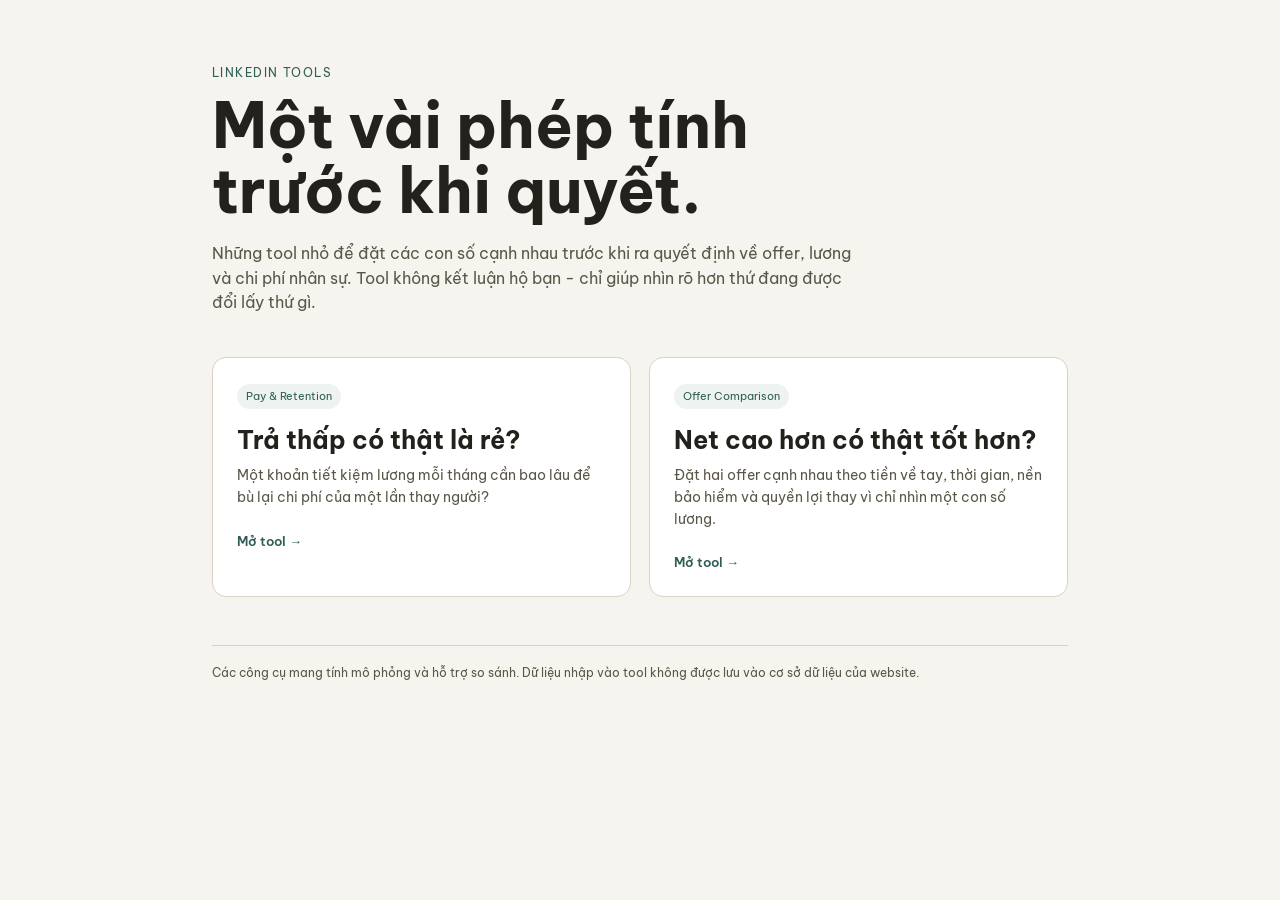
==== index.html @ 222d0a7b "Apply Be Vietnam Pro typography" ====
<!DOCTYPE html>
<html lang="vi">
<head>
  <meta charset="UTF-8">
  <meta name="viewport" content="width=device-width, initial-scale=1.0">
  <title>LinkedIn Tools</title>

    <link rel="preconnect" href="https://fonts.googleapis.com">
  <link rel="preconnect" href="https://fonts.gstatic.com" crossorigin>
  <link href="https://fonts.googleapis.com/css2?family=Be+Vietnam+Pro:wght@400;500;600;700&family=IBM+Plex+Mono:wght@400;500;600&display=swap" rel="stylesheet">

<style>
    :root{
      --paper:#F6F4EE;
      --paper-2:#EFEBE0;
      --ink:#23211C;
      --ink-soft:#5A5648;
      --moss:#2F5E54;
      --line:#D9D3C4;
      --serif:'Be Vietnam Pro','Segoe UI',Arial,sans-serif;
      --sans:'Be Vietnam Pro','Segoe UI',Arial,sans-serif;
      --mono:'IBM Plex Mono',Consolas,'Courier New',monospace;
    }

    *{box-sizing:border-box;}

    body{
      margin:0;
      background:var(--paper);
      color:var(--ink);
      font-family:var(--sans);
      line-height:1.55;
    }

    .wrap{
      max-width:900px;
      margin:0 auto;
      padding:64px 22px 80px;
    }

    .eyebrow{
      color:var(--moss);
      font-size:12px;
      letter-spacing:.12em;
      text-transform:uppercase;
      margin-bottom:10px;
    }

    h1{
      font-family:var(--serif);
      font-size:clamp(38px,7vw,62px);
      line-height:1.05;
      margin:0 0 18px;
      font-weight:700;
    }

    .intro{
      max-width:650px;
      color:var(--ink-soft);
      font-size:16px;
      margin-bottom:42px;
    }

    .grid{
      display:grid;
      grid-template-columns:repeat(2,minmax(0,1fr));
      gap:18px;
    }

    .card{
      display:block;
      text-decoration:none;
      color:inherit;
      background:#fff;
      border:1px solid var(--line);
      border-radius:14px;
      padding:24px;
      transition:.18s ease;
    }

    .card:hover{
      transform:translateY(-3px);
      border-color:var(--moss);
      box-shadow:0 10px 28px rgba(35,33,28,.07);
    }

    .tag{
      display:inline-block;
      color:var(--moss);
      background:rgba(47,94,84,.08);
      border-radius:999px;
      padding:4px 9px;
      font-size:11px;
      margin-bottom:16px;
    }

    .card h2{
      font-family:var(--serif);
      font-size:25px;
      line-height:1.2;
      margin:0 0 10px;
      font-weight:700;
    }

    .card p{
      margin:0;
      color:var(--ink-soft);
      font-size:14px;
    }

    .open{
      margin-top:22px;
      color:var(--moss);
      font-size:13px;
      font-weight:600;
    }

    footer{
      margin-top:48px;
      padding-top:18px;
      border-top:1px solid var(--line);
      color:var(--ink-soft);
      font-size:12px;
    }

    @media(max-width:650px){
      .wrap{padding-top:40px;}
      .grid{grid-template-columns:1fr;}
    }
  </style>
</head>

<body>
  <main class="wrap">

    <div class="eyebrow">LinkedIn Tools</div>

    <h1>Một vài phép tính<br>trước khi quyết.</h1>

    <p class="intro">
      Những tool nhỏ để đặt các con số cạnh nhau trước khi ra quyết định về
      offer, lương và chi phí nhân sự. Tool không kết luận hộ bạn - chỉ giúp
      nhìn rõ hơn thứ đang được đổi lấy thứ gì.
    </p>

    <section class="grid">

      <a class="card" href="tra-thap-co-that-la-re.html">
        <span class="tag">Pay & Retention</span>
        <h2>Trả thấp có thật là rẻ?</h2>
        <p>
          Một khoản tiết kiệm lương mỗi tháng cần bao lâu để bù lại
          chi phí của một lần thay người?
        </p>
        <div class="open">Mở tool →</div>
      </a>

      <a class="card" href="net-cao-hon-co-that-tot-hon.html">
        <span class="tag">Offer Comparison</span>
        <h2>Net cao hơn có thật tốt hơn?</h2>
        <p>
          Đặt hai offer cạnh nhau theo tiền về tay, thời gian,
          nền bảo hiểm và quyền lợi thay vì chỉ nhìn một con số lương.
        </p>
        <div class="open">Mở tool →</div>
      </a>

    </section>

    <footer>
      Các công cụ mang tính mô phỏng và hỗ trợ so sánh. Dữ liệu nhập vào tool
      không được lưu vào cơ sở dữ liệu của website.
    </footer>

  </main>
</body>
</html>
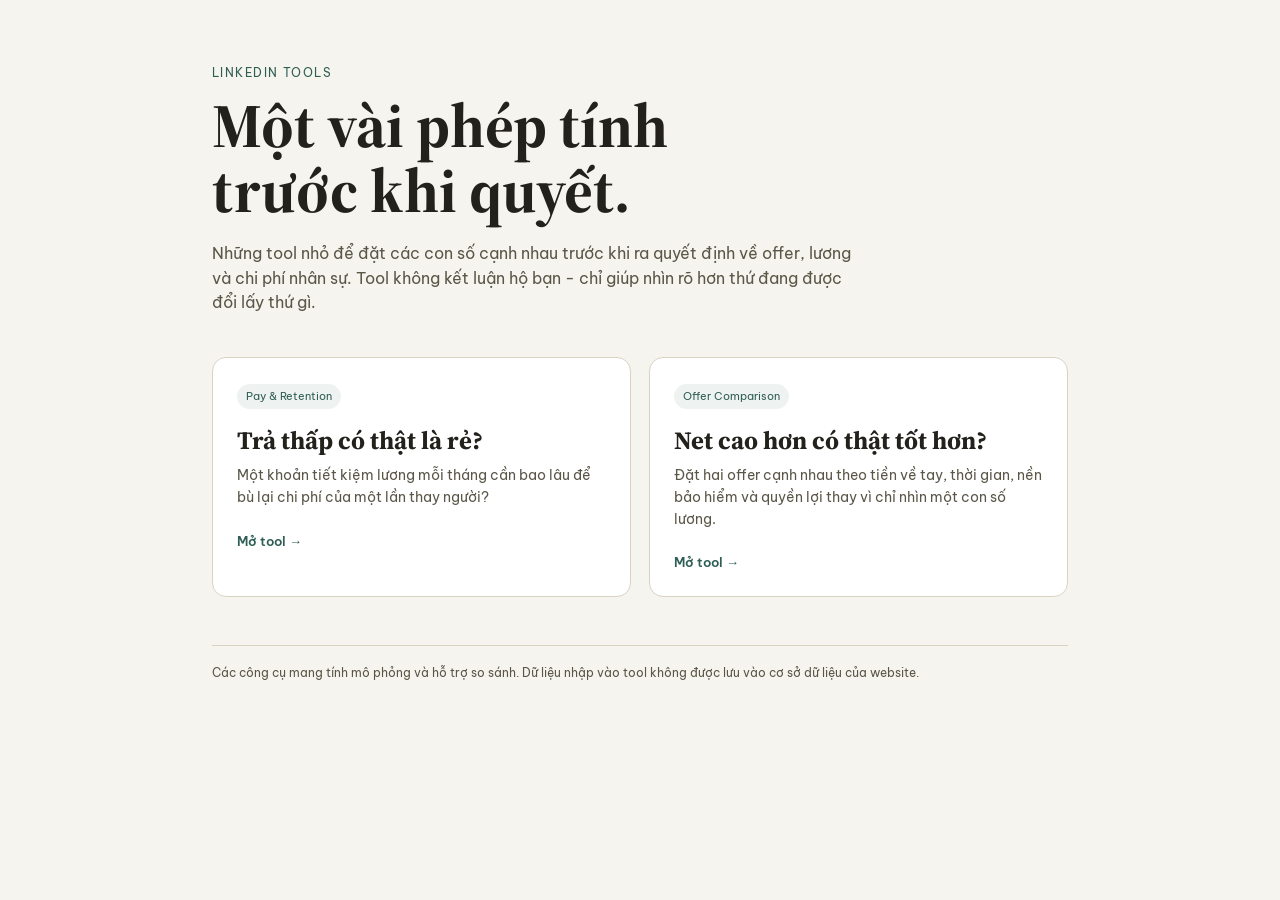
==== commit ecd9d277: "Refine typography and align context controls" ====
--- a/index.html
+++ b/index.html
@@ -4,12 +4,13 @@
   <meta charset="UTF-8">
   <meta name="viewport" content="width=device-width, initial-scale=1.0">
   <title>LinkedIn Tools</title>
+  <!-- Typography: Be Vietnam Pro + IBM Plex Mono -->
+<link rel="preconnect" href="https://fonts.googleapis.com">
+<link rel="preconnect" href="https://fonts.gstatic.com" crossorigin>
+<link href="https://fonts.googleapis.com/css2?family=Be+Vietnam+Pro:wght@400;500;600;700&family=IBM+Plex+Mono:wght@400;500;600&family=Source+Serif+4:opsz,wght@8..60,600;8..60,700&display=swap" rel="stylesheet">
 
-    <link rel="preconnect" href="https://fonts.googleapis.com">
-  <link rel="preconnect" href="https://fonts.gstatic.com" crossorigin>
-  <link href="https://fonts.googleapis.com/css2?family=Be+Vietnam+Pro:wght@400;500;600;700&family=IBM+Plex+Mono:wght@400;500;600&display=swap" rel="stylesheet">
 
-<style>
+  <style>
     :root{
       --paper:#F6F4EE;
       --paper-2:#EFEBE0;
@@ -17,7 +18,7 @@
       --ink-soft:#5A5648;
       --moss:#2F5E54;
       --line:#D9D3C4;
-      --serif:'Be Vietnam Pro','Segoe UI',Arial,sans-serif;
+      --serif:'Source Serif 4',Georgia,'Times New Roman',serif;
       --sans:'Be Vietnam Pro','Segoe UI',Arial,sans-serif;
       --mono:'IBM Plex Mono',Consolas,'Courier New',monospace;
     }
@@ -132,7 +133,6 @@
 
 <body>
   <main class="wrap">
-
     <div class="eyebrow">LinkedIn Tools</div>
 
     <h1>Một vài phép tính<br>trước khi quyết.</h1>
@@ -144,7 +144,6 @@
     </p>
 
     <section class="grid">
-
       <a class="card" href="tra-thap-co-that-la-re.html">
         <span class="tag">Pay & Retention</span>
         <h2>Trả thấp có thật là rẻ?</h2>
@@ -164,14 +163,12 @@
         </p>
         <div class="open">Mở tool →</div>
       </a>
-
     </section>
 
     <footer>
       Các công cụ mang tính mô phỏng và hỗ trợ so sánh. Dữ liệu nhập vào tool
       không được lưu vào cơ sở dữ liệu của website.
     </footer>
-
   </main>
 </body>
 </html>
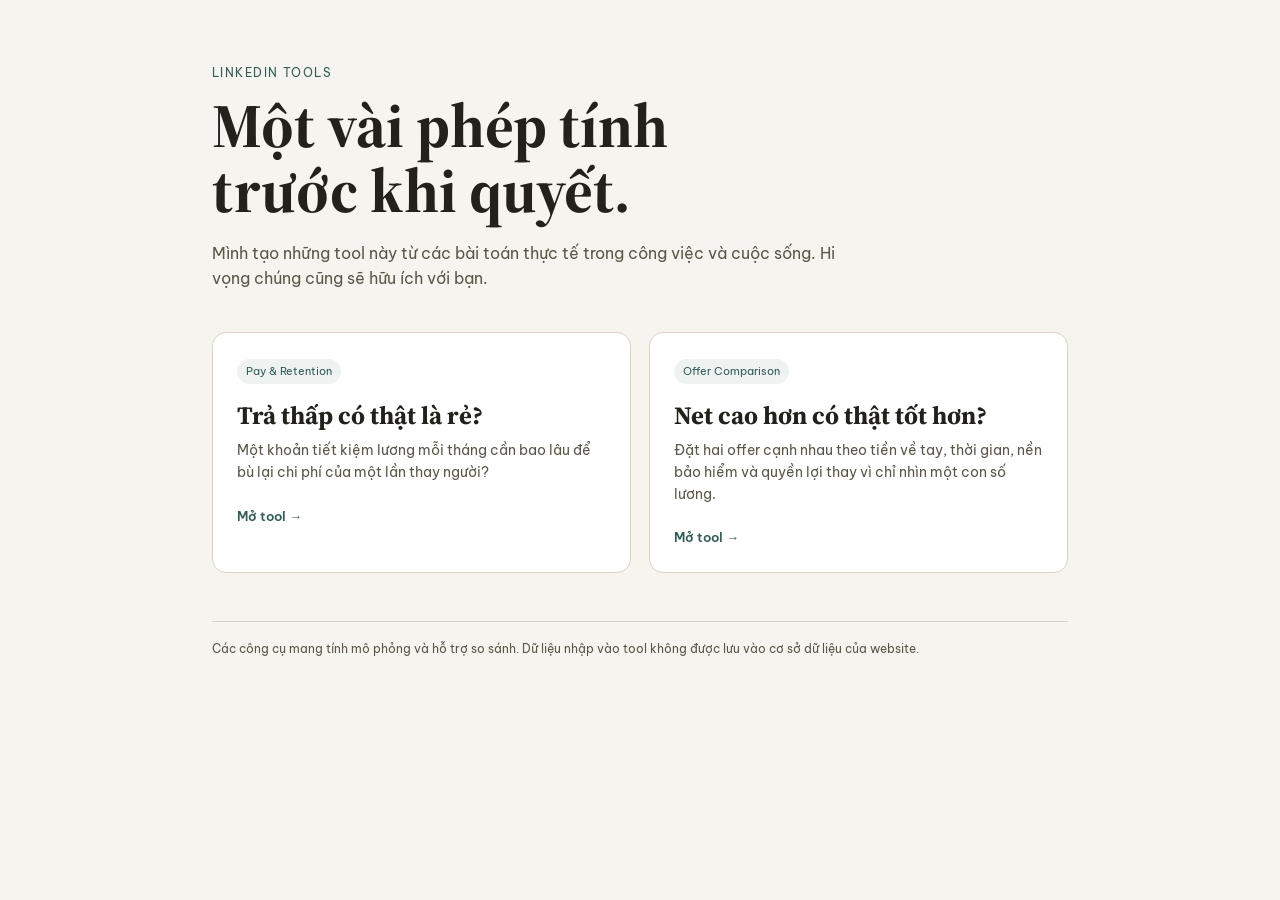
==== commit 7c064a4f: "Refine tool copy and heading hierarchy" ====
--- a/index.html
+++ b/index.html
@@ -138,9 +138,7 @@
     <h1>Một vài phép tính<br>trước khi quyết.</h1>
 
     <p class="intro">
-      Những tool nhỏ để đặt các con số cạnh nhau trước khi ra quyết định về
-      offer, lương và chi phí nhân sự. Tool không kết luận hộ bạn - chỉ giúp
-      nhìn rõ hơn thứ đang được đổi lấy thứ gì.
+      Mình tạo những tool này từ các bài toán thực tế trong công việc và cuộc sống. Hi vọng chúng cũng sẽ hữu ích với bạn.
     </p>
 
     <section class="grid">
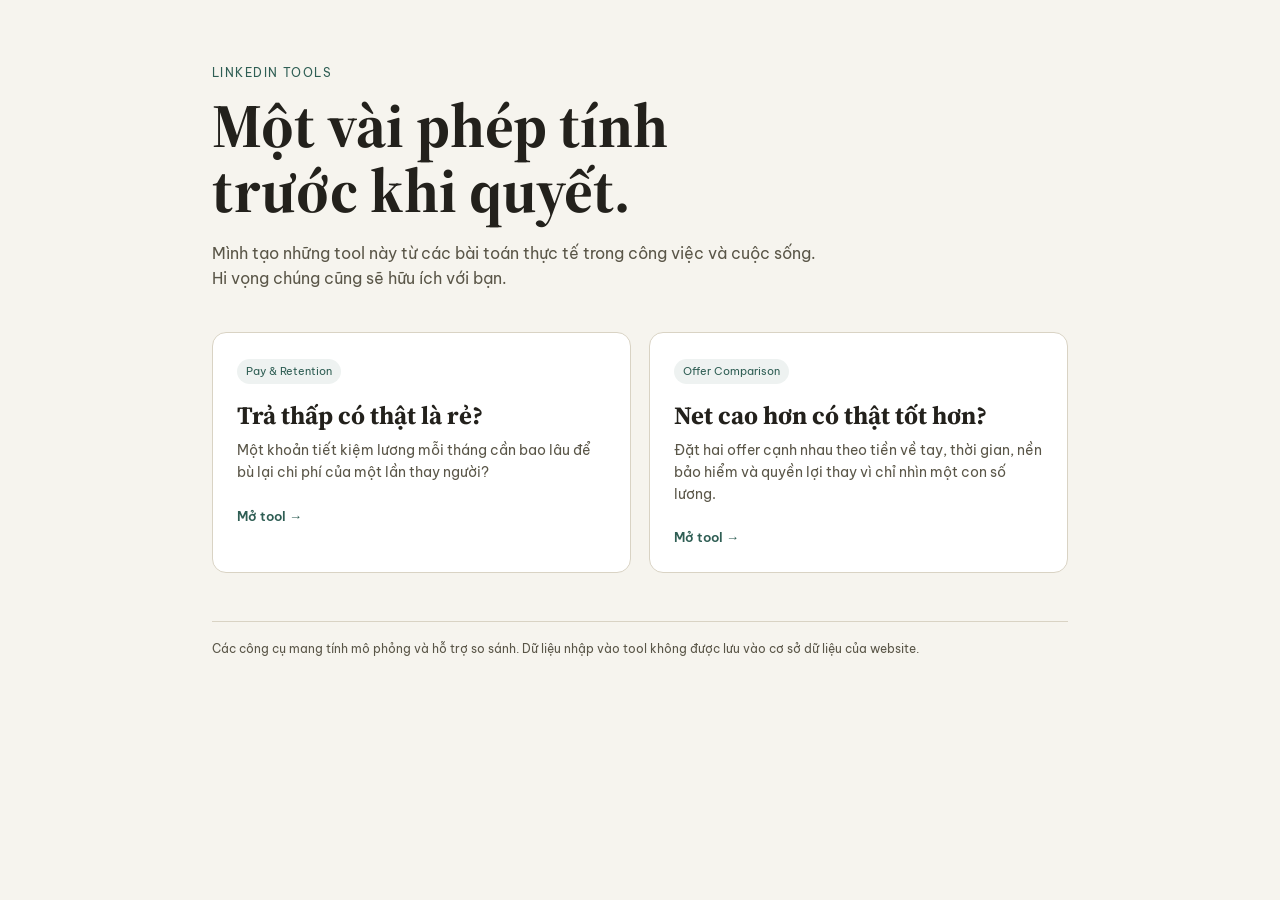
==== commit 5ef7aabb: "Align paired fields and wrap landing intro" ====
--- a/index.html
+++ b/index.html
@@ -138,7 +138,7 @@
     <h1>Một vài phép tính<br>trước khi quyết.</h1>
 
     <p class="intro">
-      Mình tạo những tool này từ các bài toán thực tế trong công việc và cuộc sống. Hi vọng chúng cũng sẽ hữu ích với bạn.
+      Mình tạo những tool này từ các bài toán thực tế trong công việc và cuộc sống.<br>Hi vọng chúng cũng sẽ hữu ích với bạn.
     </p>
 
     <section class="grid">
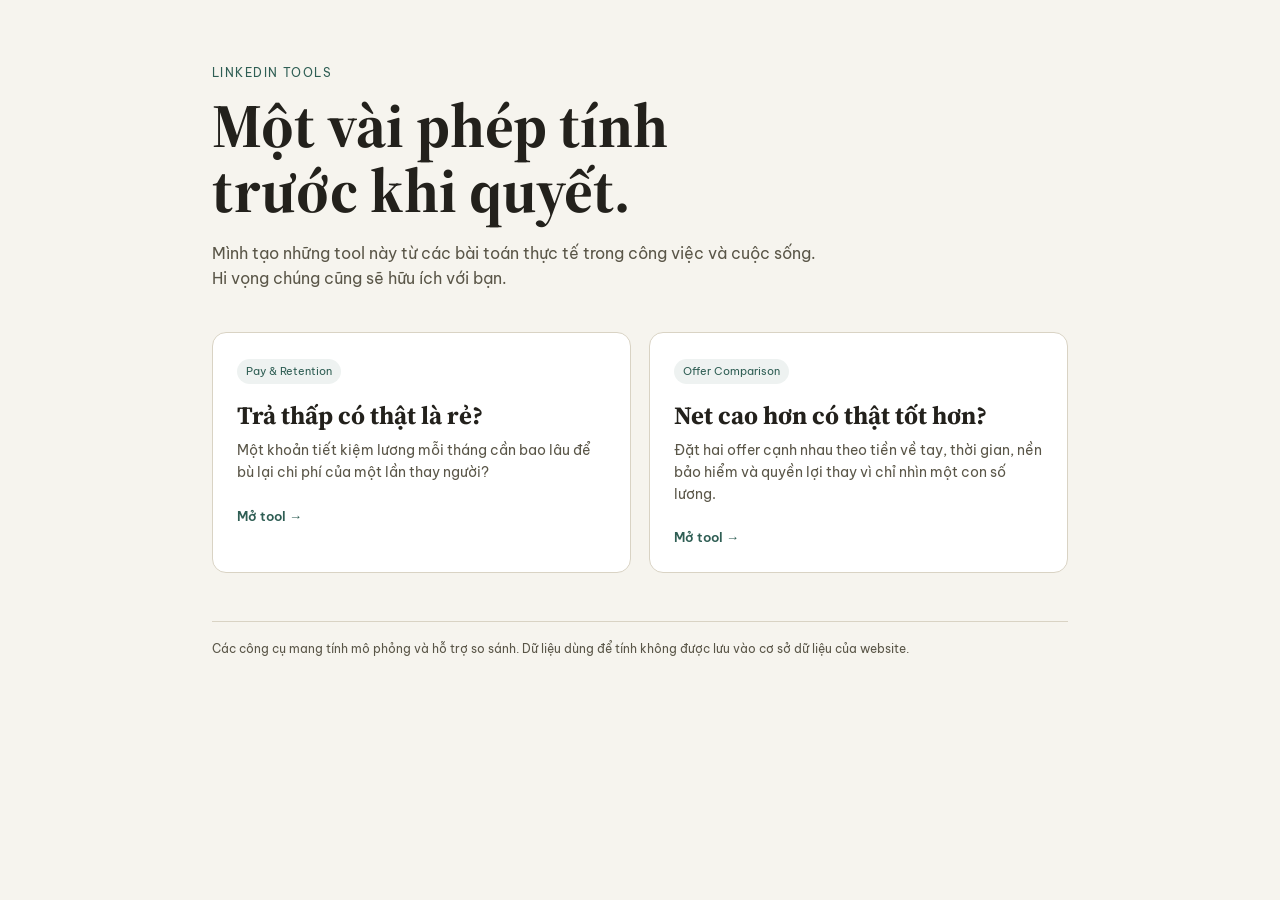
==== commit 02da9d30: "Tighten V2 release copy" ====
--- a/index.html
+++ b/index.html
@@ -152,7 +152,7 @@
         <div class="open">Mở tool →</div>
       </a>
 
-      <a class="card" href="net-cao-hon-co-that-tot-hon.html">
+      <a class="card" href="net-cao-hon-co-that-tot-hon-v2.html">
         <span class="tag">Offer Comparison</span>
         <h2>Net cao hơn có thật tốt hơn?</h2>
         <p>
@@ -164,7 +164,7 @@
     </section>
 
     <footer>
-      Các công cụ mang tính mô phỏng và hỗ trợ so sánh. Dữ liệu nhập vào tool
+      Các công cụ mang tính mô phỏng và hỗ trợ so sánh. Dữ liệu dùng để tính
       không được lưu vào cơ sở dữ liệu của website.
     </footer>
   </main>
